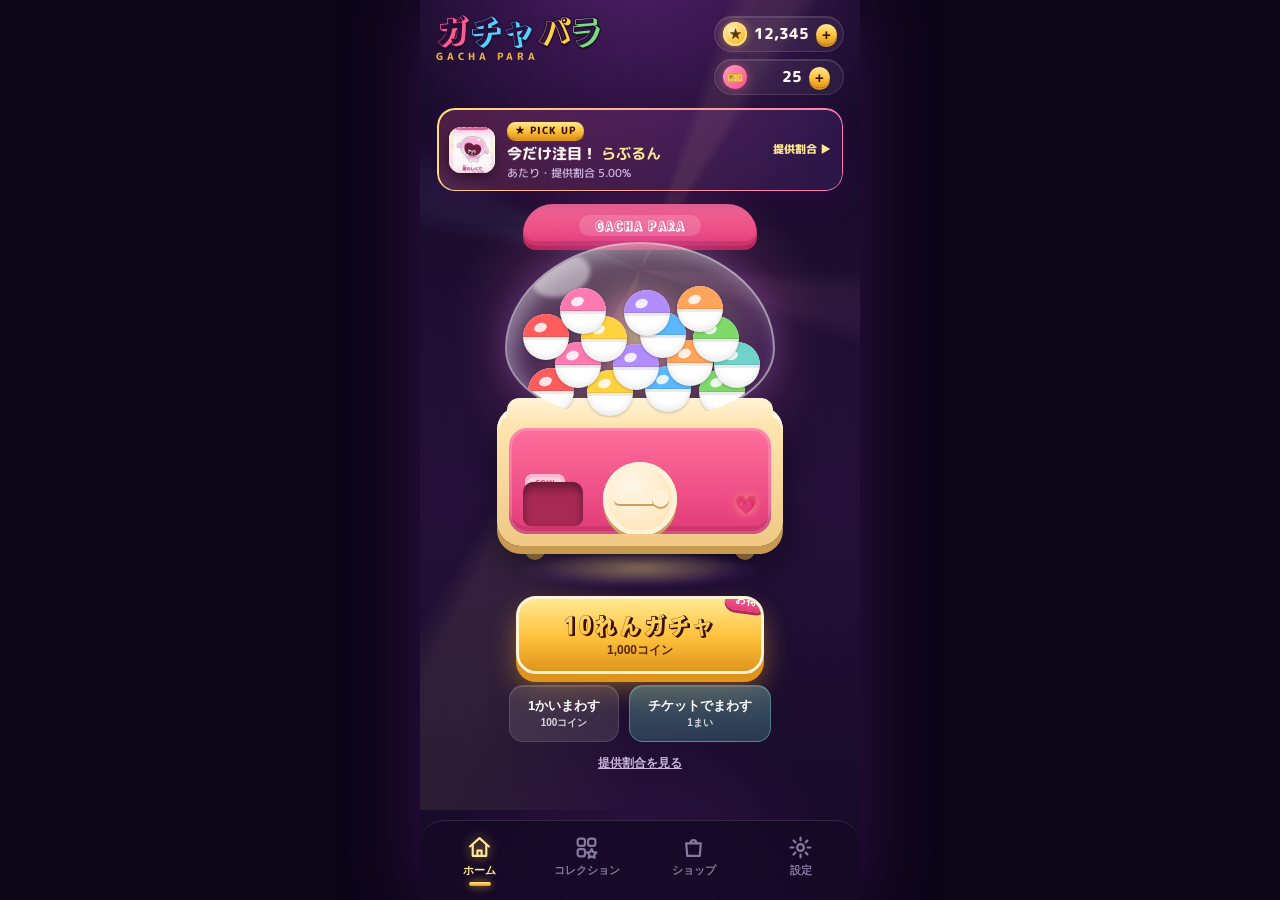
==== standalone.html @ e724ec3c "Initial commit: gacha-para mock" ====
<!DOCTYPE html>
<html lang="ja">
<head>
<meta charset="UTF-8">
<meta name="viewport" content="width=device-width, initial-scale=1.0, maximum-scale=1.0, user-scalable=no">
<title>ガチャパラ</title>
<link rel="preconnect" href="https://fonts.googleapis.com">
<link rel="preconnect" href="https://fonts.gstatic.com" crossorigin>
<link href="https://fonts.googleapis.com/css2?family=Rampart+One&family=M+PLUS+Rounded+1c:wght@500;700;800&display=swap" rel="stylesheet">
<style>
/* =========================================================
   GACHA PARA — premium "jewel box at night" theme
   ========================================================= */
:root{
  --bg0:#150a26; --bg1:#241038; --bg2:#3c1652;
  --ink:#fff5ee; --muted:#cbb6dd; --line:rgba(255,255,255,.12);
  --glass:rgba(255,255,255,.06); --glass2:rgba(255,255,255,.11);
  --gold0:#ffe892; --gold1:#ffc23d; --gold2:#df951c;
  --gold-grad:linear-gradient(180deg,#ffe892,#ffc23d 52%,#df951c);
  --pink:#ff5e93; --pinkD:#ff2f75;
  --rc-n:#5ea0ff; --rc-r:#ffc83a;
  --shadow:0 18px 50px rgba(10,2,24,.6);
  --radius:22px;
}
*{box-sizing:border-box; -webkit-tap-highlight-color:transparent;}
html,body{margin:0; height:100%;}
body{
  background:#0c0518; color:var(--ink);
  font-family:'M PLUS Rounded 1c',system-ui,sans-serif; font-weight:500;
  display:flex; justify-content:center;
}
.display{font-family:'Rampart One',sans-serif; font-weight:400;}

/* ---------- app frame ---------- */
#app{
  position:relative; width:100%; max-width:440px; min-height:100vh; overflow:hidden;
  background:
    radial-gradient(120% 60% at 50% -8%, #54206e 0%, transparent 55%),
    radial-gradient(90% 50% at 50% 108%, #3a1550 0%, transparent 60%),
    linear-gradient(180deg,var(--bg0),var(--bg1) 55%,var(--bg0));
  display:flex; flex-direction:column;
  box-shadow:0 0 70px rgba(120,40,160,.35);
}
/* atmosphere */
.bg-spot{position:absolute; inset:-30% -30% auto -30%; height:120%; z-index:0; pointer-events:none;
  background:conic-gradient(from 0deg, transparent 0 18deg, rgba(255,225,150,.10) 22deg 30deg, transparent 34deg 90deg, rgba(255,170,210,.08) 96deg 104deg, transparent 110deg 180deg, rgba(255,225,150,.10) 200deg 208deg, transparent 212deg 280deg, rgba(150,200,255,.07) 286deg 294deg, transparent 300deg 360deg);
  animation:spotSpin 40s linear infinite; opacity:.8;}
@keyframes spotSpin{to{transform:rotate(360deg)}}
.grain{position:absolute; inset:0; z-index:1; pointer-events:none; opacity:.05; mix-blend-mode:overlay;
  background-image:radial-gradient(rgba(255,255,255,.9) .5px, transparent .6px); background-size:3px 3px;}
.floatfx{position:absolute; inset:0; z-index:1; pointer-events:none; overflow:hidden;}
.floatfx b{position:absolute; bottom:-26px; opacity:0; color:var(--gold0); animation:floatUp linear infinite;
  filter:drop-shadow(0 0 4px rgba(255,210,120,.7));}
@keyframes floatUp{0%{transform:translateY(0) rotate(0);opacity:0}10%{opacity:.9}88%{opacity:.5}100%{transform:translateY(-108vh) rotate(260deg);opacity:0}}

/* ---------- header ---------- */
.appbar{position:relative; z-index:3; padding:16px 16px 4px; display:flex; align-items:flex-start; justify-content:space-between; gap:10px;}
.logo{font-size:33px; line-height:.86; letter-spacing:.5px;}
.logo span{display:inline-block; -webkit-text-stroke:3px #2a0f3e; paint-order:stroke fill; animation:letterWig 2.8s ease-in-out infinite;
  text-shadow:0 3px 0 rgba(0,0,0,.25);}
.logo .c1{color:#ff5d8f} .logo .c2{color:#54d2ff} .logo .c3{color:#ffd23f} .logo .c4{color:#74e07a}
.logo .c2{animation-delay:.15s}.logo .c3{animation-delay:.3s}.logo .c4{animation-delay:.45s}
@keyframes letterWig{0%,100%{transform:translateY(0) rotate(0)}50%{transform:translateY(-3px) rotate(-3deg)}}
.brand .sub{font-weight:800; font-size:10px; letter-spacing:4px; color:var(--gold1); margin-top:5px; opacity:.9;}
.wallet{display:flex; flex-direction:column; gap:7px;}
.gem{display:flex; align-items:center; gap:7px; padding:5px 6px 5px 8px; border-radius:999px;
  background:var(--glass); border:1px solid var(--line); backdrop-filter:blur(8px);
  box-shadow:inset 0 1px 0 rgba(255,255,255,.12);}
.gem .ic{width:24px;height:24px;border-radius:50%; display:grid; place-items:center; flex:none; font-size:13px; color:#5a3a06;}
.gem .ic.coin{background:radial-gradient(circle at 35% 30%, #fff0bf, var(--gold1) 62%, var(--gold2)); box-shadow:inset 0 0 0 2px #ffdf86, 0 0 10px rgba(255,200,70,.5);}
.gem .ic.tic{background:linear-gradient(135deg,#ff9ec2,#ff4f86); color:#fff; box-shadow:0 0 10px rgba(255,90,150,.5);}
.gem .val{min-width:48px; text-align:right; font-weight:800; font-size:15px; color:var(--ink);}
.gem .plus{width:21px;height:21px;border-radius:50%;border:none;cursor:pointer; font-weight:800; font-size:15px; color:#3a1006;
  background:var(--gold-grad); box-shadow:0 2px 0 var(--gold2); display:grid; place-items:center;}
.gem .plus:active{transform:translateY(2px); box-shadow:none;}
.gem.pop .val{animation:numPop .45s ease;}
@keyframes numPop{0%{transform:scale(1)}40%{transform:scale(1.4); color:var(--gold0)}100%{transform:scale(1)}}

/* ---------- pick up banner ---------- */
.pickup{position:relative; z-index:3; margin:8px 16px 0; padding:9px 12px; display:flex; align-items:center; gap:12px; cursor:pointer;
  border-radius:18px; overflow:hidden;
  background:linear-gradient(100deg, rgba(255,94,147,.22), rgba(120,70,200,.18));
  border:1.5px solid transparent;
  background-clip:padding-box;
  box-shadow:inset 0 0 0 1px rgba(255,255,255,.06), 0 10px 24px rgba(60,10,80,.4);}
.pickup::before{content:""; position:absolute; inset:0; border-radius:18px; padding:1.5px;
  background:linear-gradient(120deg,#ffe27a,#ff7ab0,#7aa8ff,#ffe27a); background-size:300% 100%;
  -webkit-mask:linear-gradient(#000 0 0) content-box,linear-gradient(#000 0 0); -webkit-mask-composite:xor; mask-composite:exclude;
  animation:rainbowMove 4s linear infinite; pointer-events:none;}
.pickup-fig{width:46px; height:46px; flex:none; border-radius:12px; overflow:hidden; background:#fff; box-shadow:0 4px 10px rgba(0,0,0,.35);}
.pickup-fig img{width:100%; height:100%; object-fit:cover;}
.pickup-body{flex:1; min-width:0;}
.pickup-tag{display:inline-block; font-weight:800; font-size:10px; letter-spacing:1px; color:#3a1006; padding:1px 8px; border-radius:999px; background:var(--gold-grad); box-shadow:0 2px 0 var(--gold2);}
.pickup-name{font-weight:800; font-size:15px; margin-top:3px;}
.pickup-name b{color:var(--gold0);}
.pickup-rate{font-size:11px; color:var(--muted);}
.pickup-cta{font-weight:800; font-size:11px; color:var(--gold0); white-space:nowrap;}

/* ---------- main / screens ---------- */
main{position:relative; z-index:2; flex:1; overflow-y:auto; padding:6px 16px 104px;}
.screen{display:none; animation:fade .3s ease;}
.screen.active{display:block;}
@keyframes fade{from{opacity:0; transform:translateY(8px)} to{opacity:1; transform:none}}

/* ---------- machine ---------- */
.machine-stage{position:relative; display:flex; flex-direction:column; align-items:center; margin-top:6px;}
.machine-wrap{position:relative; animation:bob 3.4s ease-in-out infinite;}
@keyframes bob{0%,100%{transform:translateY(0)}50%{transform:translateY(-8px)}}
.mglow{position:absolute; inset:-16% -12% 8%; z-index:0; border-radius:50%;
  background:radial-gradient(circle, rgba(255,225,140,.55), rgba(255,120,180,.3) 45%, transparent 70%);
  opacity:.5; filter:blur(14px); animation:auraPulse 3s ease-in-out infinite;}
@keyframes auraPulse{0%,100%{opacity:.4; transform:scale(.96)}50%{opacity:.7; transform:scale(1.04)}}
.mglow.go{animation:mglowBurst .9s ease-in-out;}
@keyframes mglowBurst{0%{opacity:.4;transform:scale(.9)}45%{opacity:1;transform:scale(1.12)}100%{opacity:.4;transform:scale(1.16)}}
.machine{position:relative; z-index:1; width:286px;}
.machine.shake{animation:shakeHard .1s linear 10;}
@keyframes shakeHard{0%{transform:rotate(0) translateX(0)}25%{transform:rotate(-2.4deg) translateX(-2px)}75%{transform:rotate(2.4deg) translateX(2px)}100%{transform:rotate(0)}}
.lid{height:42px; margin:0 26px; border-radius:38px 38px 16px 16px; display:grid; place-items:center;
  background:linear-gradient(180deg,#ff6f9c,#e23b78); box-shadow:inset 0 -5px 0 rgba(0,0,0,.12), 0 4px 0 #b8275c;}
.lid b{font-family:'Rampart One'; font-size:12px; color:#fff; letter-spacing:1px;
  background:rgba(255,255,255,.16); padding:2px 16px; border-radius:999px; -webkit-text-stroke:0;}
.dome{position:relative; height:178px; margin:-4px 8px 0; border-radius:50% 50% 44% 44%/60% 60% 40% 40%;
  overflow:hidden; border:2px solid rgba(255,255,255,.5);
  background:linear-gradient(180deg, rgba(255,255,255,.18), rgba(180,150,255,.1) 60%, rgba(255,255,255,.06));
  box-shadow:inset 8px 6px 20px rgba(255,255,255,.4), inset -6px -10px 22px rgba(60,20,90,.4), 0 0 30px rgba(180,120,255,.25);}
.core{position:absolute; left:50%; top:54%; width:120px; height:120px; transform:translate(-50%,-50%); border-radius:50%; z-index:0;
  background:radial-gradient(circle, rgba(255,235,160,.9), rgba(255,150,200,.5) 40%, transparent 70%);
  filter:blur(6px); opacity:.6; animation:coreBeat 2.4s ease-in-out infinite;}
@keyframes coreBeat{0%,100%{opacity:.45; transform:translate(-50%,-50%) scale(.9)}50%{opacity:.8; transform:translate(-50%,-50%) scale(1.1)}}
.dome::after{content:""; position:absolute; top:12px; left:24px; width:60px; height:40px; background:rgba(255,255,255,.45); border-radius:50%; filter:blur(2px); transform:rotate(-18deg);}
.balls{position:absolute; inset:0; z-index:1;}
.ball{position:absolute; width:46px; height:46px; border-radius:50%; overflow:hidden; background:#fff;
  box-shadow:inset 0 -4px 6px rgba(0,0,0,.08), 0 1px 3px rgba(0,0,0,.2); animation:jiggle 2.6s ease-in-out infinite;}
.ball::before{content:""; position:absolute; inset:0 0 50% 0; background:var(--c);}
.ball::after{content:""; position:absolute; top:9px; left:11px; width:13px; height:9px; background:rgba(255,255,255,.85); border-radius:50%; transform:rotate(-20deg);}
.ball i{position:absolute; left:0; right:0; top:47%; height:4px; background:rgba(0,0,0,.08);}
@keyframes jiggle{0%,100%{transform:translate(0,0) rotate(0)}25%{transform:translate(1.5px,-2px) rotate(4deg)}50%{transform:translate(-1px,1px) rotate(-3deg)}75%{transform:translate(2px,1px) rotate(2deg)}}
.dome.tumbling .ball{animation:tumble .34s ease-in-out infinite;}
@keyframes tumble{0%{transform:translate(0,0) rotate(0)}25%{transform:translate(-6px,-12px) rotate(-48deg)}50%{transform:translate(8px,-5px) rotate(55deg)}75%{transform:translate(-4px,-13px) rotate(-30deg)}100%{transform:translate(6px,-3px) rotate(42deg)}}
.base{position:relative; margin:-14px 0 0; height:140px; border-radius:24px;
  background:linear-gradient(180deg,#ffe9b6,#f0c884); box-shadow:inset 0 6px 0 #fff6e0, 0 8px 0 #c79a52, 0 18px 30px rgba(0,0,0,.4);}
.base .neck{position:absolute; top:-8px; left:10px; right:10px; height:24px; border-radius:16px; background:linear-gradient(180deg,#fff3d6,#ffe6b6);}
.body{position:absolute; top:22px; left:12px; right:12px; bottom:12px; border-radius:18px; overflow:hidden;
  background:linear-gradient(180deg,#ff6f9c,#e23b78); box-shadow:inset 0 -8px 0 rgba(0,0,0,.1), inset 0 0 0 3px rgba(255,255,255,.18);}
.body::before{content:""; position:absolute; inset:0; background:linear-gradient(120deg,transparent 40%,rgba(255,255,255,.25) 50%,transparent 60%); transform:translateX(-100%); animation:bodyShine 5s ease-in-out infinite;}
@keyframes bodyShine{0%{transform:translateX(-100%)}60%,100%{transform:translateX(150%)}}
.knob{position:absolute; top:34px; left:50%; transform:translateX(-50%); width:74px; height:74px; border-radius:50%;
  background:radial-gradient(circle at 38% 32%,#fff7e9,#ffe6bd 70%,#e9c089); box-shadow:0 4px 0 #cba262, inset 0 0 0 5px #fff2d8;}
.knob .crank{position:absolute; top:50%; left:50%; width:52px; height:10px; background:#fff2d8; border-radius:8px; transform:translate(-50%,-50%); box-shadow:0 2px 0 #cba262;}
.knob .crank::after{content:""; position:absolute; right:-3px; top:-4px; width:17px;height:17px;border-radius:50%; background:#fff2d8; box-shadow:0 2px 0 #cba262;}
.machine.spin .knob .crank{animation:turn3 .8s cubic-bezier(.4,0,.2,1);}
@keyframes turn3{to{transform:translate(-50%,-50%) rotate(1080deg)}}
.slot{position:absolute; left:16px; top:46px; width:40px; height:28px; background:#ffd2e0; border-radius:8px; box-shadow:inset 0 0 0 3px #ffb6cf; display:grid; place-items:center; color:#e23b78; font-size:8px; font-weight:800; text-align:center; line-height:1.1;}
.door{position:absolute; left:14px; bottom:8px; width:60px; height:44px; background:#a82a54; border-radius:10px 10px 8px 8px; box-shadow:inset 0 6px 10px rgba(0,0,0,.4);}
.deco{position:absolute; right:14px; bottom:16px; font-size:18px; filter:drop-shadow(0 0 5px rgba(255,210,120,.7));}
.feet{display:flex; justify-content:space-between; margin:0 28px;}
.feet span{width:20px;height:14px;background:#a8814a;border-radius:0 0 10px 10px;}
.chute-cap{position:absolute; left:32px; bottom:6px; width:30px; height:30px; border-radius:50%; overflow:hidden; background:#fff; box-shadow:0 3px 6px rgba(0,0,0,.35); z-index:4;}
.chute-cap::before{content:""; position:absolute; inset:0 0 50% 0; background:var(--c);}
.chute-cap i{position:absolute; left:0; right:0; top:47%; height:3px; background:rgba(0,0,0,.1);}
@keyframes chuteDrop{0%{transform:translateY(-26px) scale(.6); opacity:0}30%{opacity:1}100%{transform:translateY(46px) scale(1); opacity:0}}
.pedestal{position:relative; margin-top:-6px; width:240px; height:34px; border-radius:50%;
  background:radial-gradient(ellipse at 50% 40%, rgba(255,220,140,.55), rgba(120,60,160,.15) 60%, transparent 75%);
  filter:blur(2px);}

/* ---------- CTA ---------- */
.cta{position:relative; z-index:2; display:flex; flex-direction:column; align-items:center; gap:11px; margin-top:8px;}
.btn-pull{position:relative; overflow:hidden; border:none; cursor:pointer; color:#3a1006; -webkit-text-stroke:0;
  width:248px; padding:14px 0 12px; border-radius:20px; text-align:center; border:3px solid #fff3d6;
  background:var(--gold-grad); box-shadow:0 8px 0 var(--gold2), 0 14px 26px rgba(255,180,40,.4);
  animation:btnPulse 1.7s ease-in-out infinite;}
.btn-pull .t{font-family:'Rampart One'; font-size:24px; line-height:1; letter-spacing:.5px;}
.btn-pull .s{display:block; font-weight:800; font-size:12px; margin-top:4px; opacity:.85;}
.btn-pull .tag{position:absolute; top:-9px; right:-6px; transform:rotate(8deg); font-weight:800; font-size:11px; color:#fff;
  background:linear-gradient(180deg,#ff6f9c,#e23b78); padding:3px 10px; border-radius:999px; box-shadow:0 3px 0 #b8275c; -webkit-text-stroke:0;}
.btn-pull::after{content:""; position:absolute; top:-60%; left:-40%; width:36%; height:220%; pointer-events:none;
  background:linear-gradient(100deg,transparent,rgba(255,255,255,.8),transparent); transform:rotate(18deg); animation:shine 2.9s ease-in-out infinite;}
@keyframes shine{0%{left:-45%}55%{left:140%}100%{left:140%}}
@keyframes btnPulse{0%,100%{box-shadow:0 8px 0 var(--gold2),0 14px 26px rgba(255,180,40,.4)}50%{box-shadow:0 8px 0 var(--gold2),0 16px 36px rgba(255,200,60,.75)}}
.btn-pull:active{animation:none; transform:translateY(6px) scale(.97); box-shadow:0 2px 0 var(--gold2);}
.sub-row{display:flex; gap:10px;}
.btn-min{border:none; cursor:pointer; font-weight:800; font-size:13px; color:#fff; padding:11px 18px; border-radius:14px;
  background:var(--glass2); border:1px solid var(--line); backdrop-filter:blur(8px); box-shadow:inset 0 1px 0 rgba(255,255,255,.15);}
.btn-min .s{display:block; font-size:10px; opacity:.8; margin-top:1px;}
.btn-min.ticket{background:linear-gradient(180deg,rgba(127,214,205,.35),rgba(86,194,182,.25)); border-color:rgba(127,214,205,.4);}
.btn-min:active{transform:scale(.94);}
.rates-link{margin-top:1px; background:none; border:none; color:var(--muted); font-weight:800; font-size:12px; text-decoration:underline; cursor:pointer;}

/* ---------- section / panels ---------- */
.sec-title{font-family:'Rampart One'; font-size:24px; margin:8px 2px 14px; color:var(--gold0); -webkit-text-stroke:2px #2a0f3e; paint-order:stroke fill;}
.progress{background:var(--glass); border:1px solid var(--line); border-radius:16px; padding:11px 14px; margin-bottom:14px; font-weight:800; font-size:13px; backdrop-filter:blur(8px);}
.bar{height:12px; background:rgba(0,0,0,.3); border-radius:999px; margin-top:8px; overflow:hidden; box-shadow:inset 0 1px 3px rgba(0,0,0,.4);}
.bar i{display:block; height:100%; border-radius:999px; background:var(--gold-grad); box-shadow:0 0 10px rgba(255,200,70,.6); transition:width .6s;}
.panel{background:var(--glass); border:1px solid var(--line); border-radius:18px; padding:16px; margin-bottom:12px; backdrop-filter:blur(8px);}
.panel h3{margin:0 0 8px; font-weight:800; font-size:15px; color:var(--gold0);}
.panel p{margin:0 0 10px; font-size:13px; line-height:1.75; color:#e9ddf2;}
.panel code{background:rgba(0,0,0,.35); padding:1px 6px; border-radius:6px; font-size:12px; color:var(--gold0);}
.shop-btn{display:flex; align-items:center; justify-content:space-between; width:100%; border:none; cursor:pointer; margin-bottom:10px;
  background:var(--glass2); border:1px solid var(--line); border-radius:14px; padding:13px 16px; font-weight:800; font-size:14px; color:var(--ink);}
.shop-btn b{background:var(--gold-grad); color:#3a1006; padding:5px 12px; border-radius:999px; font-size:13px; box-shadow:0 2px 0 var(--gold2);}
.shop-btn:active{transform:scale(.98);}
.danger{background:rgba(220,80,80,.14); border-color:rgba(255,120,120,.3); color:#ffb4b4;}
.danger b{background:linear-gradient(180deg,#ff8a86,#e3534f); color:#fff; box-shadow:0 2px 0 #b83b38;}
.note{font-size:11px; color:var(--muted); line-height:1.65;}

/* ---------- collection grid ---------- */
.grid{display:grid; grid-template-columns:repeat(3,1fr); gap:11px;}
.cell{position:relative; background:var(--glass); border:1px solid var(--line); border-radius:18px; padding:10px 6px 9px; text-align:center; cursor:pointer; backdrop-filter:blur(6px);
  animation:cellIn .4s cubic-bezier(.2,1.3,.5,1) both;}
@keyframes cellIn{0%{transform:scale(.6) translateY(10px); opacity:0}100%{transform:scale(1) translateY(0); opacity:1}}
.cell:active{transform:scale(.95);}
.cell.r{border-color:rgba(255,200,70,.5); box-shadow:0 0 14px rgba(255,200,70,.25), inset 0 0 0 1px rgba(255,200,70,.2);}
.cell.sp{border-color:transparent;}
.cell.sp::before{content:""; position:absolute; inset:0; border-radius:18px; padding:1.5px; pointer-events:none;
  background:linear-gradient(120deg,#ffe27a,#ff7ab0,#7aa8ff,#9fe88a,#ffe27a); background-size:300% 100%;
  -webkit-mask:linear-gradient(#000 0 0) content-box,linear-gradient(#000 0 0); -webkit-mask-composite:xor; mask-composite:exclude;
  animation:rainbowMove 3.5s linear infinite;}
.cell.locked{background:rgba(255,255,255,.03); border-style:dashed; border-color:rgba(255,255,255,.14);}
.cell .nm{font-weight:800; font-size:12px; margin-top:5px; color:#e9ddf2; white-space:nowrap; overflow:hidden; text-overflow:ellipsis;}
.cell .st{font-size:10px; color:var(--gold1); letter-spacing:1px;}
.cell .cnt{position:absolute; top:6px; right:8px; background:var(--gold-grad); color:#3a1006; font-size:11px; font-weight:800; border-radius:999px; padding:1px 7px; box-shadow:0 2px 0 var(--gold2);}
.cell .rb{position:absolute; top:6px; left:6px; font-size:9px; font-weight:800; padding:1px 7px; border-radius:999px; color:#3a1006; z-index:2;}
.rb.sp{background:linear-gradient(90deg,#ff7ab0,#ffd66b,#7aa8ff); color:#fff;}
.rb.r{background:var(--gold-grad);} .rb.n{background:rgba(255,255,255,.5); color:#3a1006;}
.cell img{border-radius:11px; box-shadow:0 4px 10px rgba(0,0,0,.4);}
.lockfig{margin:0 auto; border-radius:50%; background:rgba(255,255,255,.08); display:grid; place-items:center; color:#7d6a8c; font-weight:800;}

/* ---------- figure helper ---------- */
.fig{position:relative; margin:0 auto; border-radius:50% 50% 46% 46%/58% 58% 42% 42%; background:var(--c);
  box-shadow:inset -6px -8px 0 rgba(0,0,0,.06), inset 6px 6px 0 rgba(255,255,255,.45);}
.fig::after{content:""; position:absolute; top:14%; left:18%; width:26%; height:18%; background:rgba(255,255,255,.7); border-radius:50%;}
.fig .eye{position:absolute; top:46%; width:13%; height:15%; background:#3a2a42; border-radius:50%;}
.fig .eye.l{left:30%} .fig .eye.r{right:30%}
.fig .mo{position:absolute; top:64%; left:50%; width:16%; height:8%; border-bottom:3px solid #3a2a42; border-radius:0 0 60% 60%; transform:translateX(-50%);}

/* ---------- bottom nav ---------- */
.tabbar{position:absolute; z-index:6; left:0; right:0; bottom:0; max-width:440px; margin:0 auto; display:flex; padding:8px 6px calc(8px + env(safe-area-inset-bottom));
  background:rgba(22,10,38,.86); border-top:1px solid var(--line); border-radius:24px 24px 0 0; backdrop-filter:blur(14px);}
.tab{flex:1; background:none; border:none; cursor:pointer; display:flex; flex-direction:column; align-items:center; gap:3px; padding:6px 0; color:#8a78a0; font-weight:800; font-size:11px;}
.tab svg{width:25px;height:25px; fill:none; stroke:currentColor; stroke-width:2.1; stroke-linecap:round; stroke-linejoin:round;}
.tab.on{color:var(--gold0);}
.tab .ind{height:4px;width:0;border-radius:999px;margin-top:1px;}
.tab.on .ind{width:22px; background:var(--gold-grad); box-shadow:0 0 8px rgba(255,200,70,.7);}
.tab.on svg{animation:navBounce .45s cubic-bezier(.2,1.5,.5,1); filter:drop-shadow(0 0 6px rgba(255,200,70,.6));}
@keyframes navBounce{0%{transform:translateY(0)}40%{transform:translateY(-6px) scale(1.18)}100%{transform:translateY(0)}}
.tab:active{transform:scale(.92);}

/* =========================================================
   OVERLAYS
   ========================================================= */
.overlay{position:fixed; inset:0; z-index:50; background:rgba(10,2,20,.7); display:none; align-items:center; justify-content:center; padding:22px; backdrop-filter:blur(3px);}
.overlay.show{display:flex;}
.sheet{position:relative; width:100%; max-width:370px; max-height:86vh; overflow:hidden auto; border-radius:24px; padding:20px;
  background:linear-gradient(180deg,#2a153e,#1c0c30); border:1px solid var(--line); box-shadow:var(--shadow);
  animation:pop .32s cubic-bezier(.2,1.3,.5,1);}
@keyframes pop{from{transform:scale(.85); opacity:0} to{transform:scale(1); opacity:1}}
.sheet h2{margin:0 0 12px; font-family:'Rampart One'; font-size:20px; text-align:center; color:var(--gold0); -webkit-text-stroke:2px #2a0f3e; paint-order:stroke fill;}
.mclose{margin-top:14px; width:100%; border:none; cursor:pointer; background:var(--gold-grad); color:#3a1006; font-weight:800; font-size:15px; padding:13px; border-radius:14px; box-shadow:0 4px 0 var(--gold2);}
.mclose:active{transform:translateY(3px); box-shadow:none;}

/* rates */
.rate-head{display:flex; justify-content:space-between; margin:14px 0 4px; font-family:'Rampart One'; font-size:15px;}
.rate-head.sp{color:#ff8fb6}.rate-head.r{color:var(--gold0)}.rate-head.n{color:#8fb6d8}
.rate-row{display:flex; justify-content:space-between; align-items:center; padding:7px 4px; border-bottom:1px dashed rgba(255,255,255,.12); font-size:13px; font-weight:700; color:#e9ddf2;}

/* ---------- charge (build-up) ---------- */
#charge{position:fixed; inset:0; z-index:48; display:none; pointer-events:none;
  background:radial-gradient(circle at 50% 62%, rgba(0,0,0,.2), rgba(8,2,18,.78) 70%);}
#charge.on{display:block;}
#charge .vig{position:absolute; inset:0; box-shadow:inset 0 0 120px 30px rgba(255,210,120,.0); animation:vig 1s ease-in forwards;}
@keyframes vig{to{box-shadow:inset 0 0 120px 36px var(--cc, rgba(255,210,120,.55))}}
#charge .beam{position:absolute; left:50%; bottom:30%; width:8px; height:8px; transform:translateX(-50%); border-radius:50%;
  background:var(--cc, #ffe27a); box-shadow:0 0 30px 12px var(--cc,#ffe27a); animation:beam 1s cubic-bezier(.4,0,.2,1) forwards;}
@keyframes beam{0%{height:8px;opacity:0}30%{opacity:1}100%{height:60vh; width:14px; opacity:.9}}
#charge .ring{position:absolute; left:50%; top:50%; width:60px; height:60px; transform:translate(-50%,-50%) scale(0); border-radius:50%;
  border:4px solid var(--cc,#ffe27a); animation:chargeRing .9s ease-out infinite;}
@keyframes chargeRing{0%{transform:translate(-50%,-50%) scale(.2);opacity:.9}100%{transform:translate(-50%,-50%) scale(2.6);opacity:0}}

/* ---------- reveal ---------- */
.reveal-root{position:relative; text-align:center;}
.reveal-root[data-r="N"]{--rc:var(--rc-n);}
.reveal-root[data-r="R"]{--rc:var(--rc-r);}
.reveal-root[data-r="SP"]{--rc:#ff8fb6;}
.rflood{position:absolute; inset:-20px; z-index:0; border-radius:24px; opacity:0;
  background:radial-gradient(circle at 50% 42%, var(--rc), transparent 62%); animation:flood .5s ease-out .9s forwards;}
@keyframes flood{to{opacity:.5}}
.reveal-root[data-r="SP"] .rflood{background:conic-gradient(from 0deg,#ff7ab0,#ffd66b,#9fe88a,#79c9ff,#c79bff,#ff7ab0); animation:flood .5s ease-out .9s forwards, spotSpin 6s linear infinite;}
.rays2{position:absolute; left:50%; top:38%; width:380px; height:380px; transform:translate(-50%,-50%); z-index:1; opacity:0;
  background:conic-gradient(var(--rc) 0 6deg,transparent 6deg 24deg,var(--rc) 24deg 30deg,transparent 30deg 48deg,var(--rc) 48deg 54deg,transparent 54deg 72deg,var(--rc) 72deg 78deg,transparent 78deg 96deg,var(--rc) 96deg 102deg,transparent 102deg 120deg,var(--rc) 120deg 126deg,transparent 126deg 144deg,var(--rc) 144deg 150deg,transparent 150deg 168deg,var(--rc) 168deg 174deg,transparent 174deg 192deg,var(--rc) 192deg 198deg,transparent 198deg 216deg,var(--rc) 216deg 222deg,transparent 222deg 240deg,var(--rc) 240deg 246deg,transparent 246deg 264deg,var(--rc) 264deg 270deg,transparent 270deg 288deg,var(--rc) 288deg 294deg,transparent 294deg 312deg,var(--rc) 312deg 318deg,transparent 318deg 336deg,var(--rc) 336deg 342deg,transparent 342deg 360deg);
  -webkit-mask:radial-gradient(circle, transparent 24%, #000 26%); mask:radial-gradient(circle, transparent 24%, #000 26%);}
.revealed .rays2{animation:raysIn .5s ease-out forwards, spotSpin 10s linear infinite;}
@keyframes raysIn{to{opacity:.5}}
.reveal-root[data-r="N"] .rays2,.reveal-root[data-r="N"] .rflood{filter:saturate(.9);}
.rstage{position:relative; z-index:2; height:280px; display:grid; place-items:center;}
.capanim{position:absolute; width:120px; height:120px; animation:dropIn .6s cubic-bezier(.3,1.1,.5,1);}
.ct,.cb{position:absolute; left:0; right:0; height:50%; overflow:hidden;}
.ct{top:0; border-radius:60px 60px 0 0; background:var(--c); box-shadow:inset 0 4px 0 rgba(255,255,255,.4);}
.cb{bottom:0; border-radius:0 0 60px 60px; background:#fdfdfd; box-shadow:inset 0 -4px 0 rgba(0,0,0,.06);}
.ct::after{content:""; position:absolute; top:16px; left:24px; width:26px; height:16px; background:rgba(255,255,255,.7); border-radius:50%; transform:rotate(-20deg);}
.capanim.sp .ct{background:conic-gradient(from 0deg,#ff8bb0,#ffd36b,#9fe88a,#79c9ff,#c79bff,#ff8bb0);}
.capanim .seam{position:absolute; left:0;right:0; top:48%; height:6px; background:rgba(0,0,0,.08); z-index:2;}
@keyframes dropIn{0%{transform:translateY(-200px) scale(.7);opacity:0}25%{opacity:1}62%{transform:translateY(0) scale(1)}73%{transform:translateY(4px) scaleY(.82) scaleX(1.16)}86%{transform:translateY(0) scaleY(1.06) scaleX(.96)}100%{transform:translateY(0) scale(1)}}
.opening .ct{animation:openTop .55s cubic-bezier(.4,0,.3,1) forwards;}
.opening .cb{animation:openBot .55s cubic-bezier(.4,0,.3,1) forwards;}
@keyframes openTop{to{transform:translateY(-100px) rotate(-18deg) scale(.9);opacity:0}}
@keyframes openBot{to{transform:translateY(80px) rotate(12deg) scale(.9);opacity:0}}
.frame{position:absolute; width:172px; height:212px; border-radius:18px; opacity:0; z-index:2;
  background:linear-gradient(180deg, rgba(255,255,255,.16), rgba(255,255,255,.04)); border:2px solid var(--rc);
  box-shadow:0 0 26px var(--rc), inset 0 0 18px rgba(255,255,255,.15);}
.revealed .frame{animation:frameIn .5s ease-out forwards;}
@keyframes frameIn{to{opacity:.95}}
.reveal-root[data-r="N"] .frame{box-shadow:0 0 16px rgba(94,160,255,.5), inset 0 0 14px rgba(255,255,255,.12);}
.figwrap{position:relative; z-index:3; transform:scale(0); opacity:0;}
.revealed .figwrap{opacity:1; transform:none; animation:figpop .62s cubic-bezier(.2,1.6,.4,1);}
@keyframes figpop{0%{transform:scale(0) rotate(-20deg);opacity:0}60%{transform:scale(1.18) rotate(6deg);opacity:1}80%{transform:scale(.94) rotate(-2deg);opacity:1}100%{transform:scale(1) rotate(0);opacity:1}}
.figwrap.shine-on::after{content:""; position:absolute; inset:0; border-radius:12px; overflow:hidden; pointer-events:none;
  background:linear-gradient(115deg,transparent 32%,rgba(255,255,255,.85) 50%,transparent 68%); transform:translateX(-130%); animation:cardShine 1s ease-out .3s;}
@keyframes cardShine{to{transform:translateX(130%)}}
.reveal-root[data-r="SP"] .figwrap{filter:drop-shadow(0 0 18px rgba(255,180,220,.95));}
.stamp{position:absolute; top:6px; right:14px; z-index:5; font-family:'Rampart One'; font-size:30px; color:#fff; opacity:0;
  -webkit-text-stroke:3px var(--rc); paint-order:stroke fill; transform:rotate(-12deg) scale(2);}
.revealed .stamp{animation:stampIn .35s cubic-bezier(.3,1.4,.4,1) .25s forwards;}
@keyframes stampIn{0%{opacity:0;transform:rotate(-12deg) scale(2)}100%{opacity:1;transform:rotate(-12deg) scale(1)}}
.rinfo{position:relative; z-index:4; opacity:0; transition:opacity .3s;}
.newbadge{display:inline-block; background:linear-gradient(90deg,#ff5e93,#ff8e53); color:#fff; font-weight:800; font-size:12px; padding:3px 12px; border-radius:999px; margin-bottom:6px; box-shadow:0 3px 0 #c13f6a; transform:rotate(-4deg);}
.rlabel{font-weight:800; font-size:13px; letter-spacing:1px;}
.rlabel.sp{color:#ff8fb6}.rlabel.r{color:var(--gold0)}.rlabel.n{color:#9fc0e0}
.rstars{color:var(--gold1); font-size:18px; letter-spacing:2px; margin:2px 0; text-shadow:0 0 8px rgba(255,200,70,.5);}
.rname{font-weight:800; font-size:23px; color:#fff; margin:2px 0 4px;}
.rtrait{font-size:12px; color:var(--muted); line-height:1.55; padding:0 8px;}
.jackpot{font-family:'Rampart One'; font-size:36px; line-height:1; margin:0 0 6px;
  background:linear-gradient(90deg,#ff4d8d,#ffb14e,#ffe24a,#5bd0c0,#7aa8ff,#c79bff,#ff4d8d); background-size:300% 100%;
  -webkit-background-clip:text; background-clip:text; color:transparent; -webkit-text-stroke:2.5px #fff; paint-order:stroke fill;
  animation:jackpotIn .6s cubic-bezier(.2,1.7,.4,1), rainbowMove 2.5s linear infinite;}
@keyframes jackpotIn{0%{transform:scale(0) rotate(-12deg);opacity:0}55%{transform:scale(1.25) rotate(5deg)}100%{transform:scale(1) rotate(-2deg);opacity:1}}
@keyframes rainbowMove{to{background-position:300% 0}}
.reveal-sp .sheet{animation:pop .3s, spShake .5s .92s;}
@keyframes spShake{0%,100%{transform:translateX(0)}20%{transform:translate(-6px,3px) rotate(-1deg)}40%{transform:translate(6px,-3px) rotate(1deg)}60%{transform:translate(-4px,2px)}80%{transform:translate(4px,-2px)}}
.ractions{position:relative; z-index:4; display:flex; gap:10px; margin-top:14px;}
.ractions button{flex:1; border:none; cursor:pointer; font-weight:800; font-size:15px; padding:13px; border-radius:14px;}
.ra-again{background:var(--gold-grad); color:#3a1006; box-shadow:0 4px 0 var(--gold2);}
.ra-again:disabled{filter:grayscale(.7); opacity:.55; box-shadow:none;}
.ra-close{background:var(--glass2); color:var(--ink); border:1px solid var(--line);}
.ractions button:active{transform:translateY(3px);}

/* particles */
.flashfx{position:absolute; inset:0; background:#fff; border-radius:24px; z-index:8; opacity:0; pointer-events:none;}
.flashfx.go{animation:flash .5s ease-out;}
@keyframes flash{0%{opacity:.92}100%{opacity:0}}
.shock{position:absolute; left:50%; top:50%; width:46px;height:46px;border-radius:50%; border:6px solid #fff; transform:translate(-50%,-50%) scale(.2); z-index:5; pointer-events:none;}
.shock.go{animation:shockwave .6s ease-out forwards;}
@keyframes shockwave{0%{transform:translate(-50%,-50%) scale(.2);opacity:.95}100%{transform:translate(-50%,-50%) scale(3.4);opacity:0}}
.spark{position:absolute; left:50%; top:50%; z-index:6; pointer-events:none; transform:translate(-50%,-50%) scale(0);}
.spark.go{animation:sparkfly .85s ease-out forwards;}
@keyframes sparkfly{0%{transform:translate(-50%,-50%) scale(0) rotate(0);opacity:1}30%{transform:translate(calc(-50% + var(--tx)*.5),calc(-50% + var(--ty)*.5)) scale(1.25);opacity:1}100%{transform:translate(calc(-50% + var(--tx)),calc(-50% + var(--ty))) scale(.4) rotate(var(--r));opacity:0}}
.confetti{position:absolute; top:-20px; width:10px; height:14px; border-radius:2px; z-index:60; pointer-events:none; animation:fall linear forwards;}
@keyframes fall{to{transform:translate(var(--dx,0),106vh) rotate(560deg); opacity:0}}

/* ten-pull */
.ten-grid{display:grid; grid-template-columns:repeat(5,1fr); gap:8px; margin:12px 0;}
.ten-cell{text-align:center;}
.ten-cell .mini{animation:tenPop .5s cubic-bezier(.2,1.6,.4,1) both;}
@keyframes tenPop{0%{transform:scale(0) rotate(-15deg);opacity:0}60%{transform:scale(1.15) rotate(5deg);opacity:1}100%{transform:scale(1) rotate(0)}}
.ten-cell .mini img{border-radius:8px;}
.ten-cell .glow{border-radius:10px; box-shadow:0 0 0 2px var(--gold1), 0 0 14px var(--gold1);}
.ten-cell .glow.sp{box-shadow:0 0 0 2px #ff7ba6, 0 0 16px #ff7ba6;}
.ten-cell .tn{font-size:9px; font-weight:800; color:#e9ddf2; margin-top:3px; white-space:nowrap; overflow:hidden; text-overflow:ellipsis;}
.ten-sum{font-family:'Rampart One'; font-size:18px; color:var(--gold0); text-align:center; -webkit-text-stroke:1.5px #2a0f3e; paint-order:stroke fill;}

/* toast */
#toast{position:fixed; z-index:80; left:50%; bottom:122px; transform:translateX(-50%) translateY(20px);
  background:#160a26; border:1px solid var(--line); color:#fff; font-weight:800; font-size:13px; padding:11px 20px; border-radius:999px; opacity:0; transition:.3s; pointer-events:none; max-width:90%; text-align:center;}
#toast.show{opacity:.98; transform:translateX(-50%) translateY(0);}

@media (prefers-reduced-motion: reduce){
  .machine-wrap,.ball,.btn-pull,.btn-pull::after,.logo span,.floatfx b,.bg-spot,.core,.mglow,.body::before{animation:none !important;}
}

</style>
</head>
<body>
<div id="app">
  <div class="bg-spot"></div>
  <div class="grain"></div>

  <header class="appbar">
    <div class="brand">
      <div class="logo display"><span class="c1">ガ</span><span class="c2">チャ</span><span class="c3">パ</span><span class="c4">ラ</span></div>
      <div class="sub">GACHA PARA</div>
    </div>
    <div class="wallet">
      <div class="gem coin" id="coinChip"><div class="ic coin">★</div><div class="val" id="coinVal">0</div><button class="plus" onclick="go('shop')">+</button></div>
      <div class="gem tic" id="ticChip"><div class="ic tic">🎫</div><div class="val" id="ticVal">0</div><button class="plus" onclick="go('shop')">+</button></div>
    </div>
  </header>

  <div class="pickup" id="pickup" onclick="showRates()">
    <div class="pickup-fig" id="pickupFig"></div>
    <div class="pickup-body">
      <span class="pickup-tag">★ PICK UP</span>
      <div class="pickup-name" id="pickupName"></div>
      <div class="pickup-rate" id="pickupRate"></div>
    </div>
    <div class="pickup-cta">提供割合 ▶</div>
  </div>

  <main>
    <!-- ===== HOME ===== -->
    <section class="screen active" id="home">
      <div class="machine-stage">
        <div class="machine-wrap">
          <div class="mglow" id="mglow"></div>
          <div class="machine" id="machine">
            <div class="lid"><b>GACHA PARA</b></div>
            <div class="dome"><div class="core"></div><div class="balls" id="balls"></div></div>
            <div class="base">
              <div class="neck"></div>
              <div class="body">
                <div class="slot">COIN<br>IN</div>
                <div class="knob"><div class="crank"></div></div>
                <div class="deco">💗</div>
                <div class="door"></div>
              </div>
            </div>
            <div class="feet"><span></span><span></span></div>
          </div>
        </div>
        <div class="pedestal"></div>
      </div>

      <div class="cta">
        <button class="btn-pull" onclick="doTen()">
          <span class="tag">お得</span>
          <span class="t">10れんガチャ</span>
          <span class="s">1,000コイン</span>
        </button>
        <div class="sub-row">
          <button class="btn-min" onclick="doSingle()">1かいまわす<span class="s">100コイン</span></button>
          <button class="btn-min ticket" onclick="doTicket()">チケットでまわす<span class="s">1まい</span></button>
        </div>
        <button class="rates-link" onclick="showRates()">提供割合を見る</button>
      </div>
    </section>

    <!-- ===== COLLECTION ===== -->
    <section class="screen" id="collection">
      <div class="sec-title">コレクション</div>
      <div class="progress">コンプ率 <span id="compTxt">0 / 0</span>
        <div class="bar"><i id="compBar" style="width:0%"></i></div></div>
      <div class="grid" id="collGrid"></div>
    </section>

    <!-- ===== SHOP ===== -->
    <section class="screen" id="shop">
      <div class="sec-title">ショップ</div>
      <div class="panel">
        <h3>コイン・チケット（テスト用）</h3>
        <p class="note">モックなので、動作確認用に無料で増やせます。実際のアプリでは課金や報酬で増える想定です。</p>
        <button class="shop-btn" onclick="give('coin',1000)">コインを増やす <b>+1,000</b></button>
        <button class="shop-btn" onclick="give('coin',10000)">コインをたくさん <b>+10,000</b></button>
        <button class="shop-btn" onclick="give('tic',10)">チケットを増やす <b>+10</b></button>
      </div>
    </section>

    <!-- ===== SETTINGS ===== -->
    <section class="screen" id="settings">
      <div class="sec-title">設定</div>
      <div class="panel">
        <h3>サウンド</h3>
        <button class="shop-btn" id="soundBtn" onclick="toggleSound()">効果音 <b id="soundState">ON</b></button>
        <p class="note">効果音はアプリ内で合成しています（音声ファイル不要）。端末がマナーモードだと鳴らない場合があります。</p>
      </div>
      <div class="panel">
        <h3>キャラ画像について</h3>
        <p><code>data.js</code> の各キャラの <code>img</code> にパスを指定しています。公式素材に差し替えれば、その絵に変わります。画像は <code>assets/characters/</code> にまとめています。</p>
      </div>
      <div class="panel">
        <h3>確率の設定（今の中身）</h3>
        <p>あたり 5% ／ レア 25% ／ 通常 70%・天井なし。同じレアリティの中では人気キャラほど出にくい傾斜です。確率は <code>data.js</code> で編集できます。<br><button class="rates-link" style="padding:0" onclick="showRates()">提供割合を見る ▶</button></p>
      </div>
      <div class="panel">
        <h3>データ</h3>
        <p class="note">※このモックは再読み込みすると所持データがリセットされます。</p>
        <button class="shop-btn danger" onclick="resetAll()">コレクションをリセット <b>RESET</b></button>
      </div>
    </section>
  </main>

  <nav class="tabbar">
    <button class="tab on" id="tab-home" onclick="go('home')">
      <svg viewBox="0 0 24 24"><path d="M3 11 12 3l9 8"/><path d="M5.5 9.5V20h13V9.5"/><path d="M10 20v-5h4v5"/></svg>ホーム<div class="ind"></div></button>
    <button class="tab" id="tab-collection" onclick="go('collection')">
      <svg viewBox="0 0 24 24"><rect x="3.5" y="3.5" width="7" height="7" rx="2"/><rect x="13.5" y="3.5" width="7" height="7" rx="2"/><rect x="3.5" y="13.5" width="7" height="7" rx="2"/><path d="M17 13.5l1.4 2.8 3.1.4-2.2 2.2.5 3-2.8-1.4-2.8 1.4.5-3-2.2-2.2 3.1-.4z"/></svg>コレクション<div class="ind"></div></button>
    <button class="tab" id="tab-shop" onclick="go('shop')">
      <svg viewBox="0 0 24 24"><path d="M5 8h14l-1 12H6z"/><path d="M9 8a3 3 0 0 1 6 0"/></svg>ショップ<div class="ind"></div></button>
    <button class="tab" id="tab-settings" onclick="go('settings')">
      <svg viewBox="0 0 24 24"><circle cx="12" cy="12" r="3.2"/><path d="M12 2.5v2.6M12 18.9v2.6M21.5 12h-2.6M5.1 12H2.5M18.7 5.3l-1.8 1.8M7.1 16.9l-1.8 1.8M18.7 18.7l-1.8-1.8M7.1 7.1 5.3 5.3"/></svg>設定<div class="ind"></div></button>
  </nav>
</div>

<!-- charge build-up -->
<div id="charge"><div class="vig"></div><div class="beam"></div><div class="ring"></div></div>

<!-- overlays -->
<div class="overlay" id="rates" onclick="if(event.target===this)close_('rates')"><div class="sheet"><h2>提供割合</h2><div id="ratesBody"></div><button class="mclose" onclick="close_('rates')">とじる</button></div></div>
<div class="overlay" id="detail" onclick="if(event.target===this)close_('detail')"><div class="sheet" id="detailBody" style="text-align:center"></div></div>
<div class="overlay" id="reveal"><div class="sheet" id="revealBody"></div></div>

<div id="toast"></div>

<script>
// ===== ガチャ設定（ここを編集すれば中身を変えられます）=====
// rarity: 'SP'=あたり(レインボー) / 'R'=レア / 'N'=通常
// w: 同レアリティ内の重み（小さいほど出にくい＝人気キャラを希少に）
// img: キャラ画像のパス（公式素材に差し替え可）

window.RARITY = {
  SP: { label: 'あたり',   stars: '★★★', cls: 'sp', tier: 5  },
  R:  { label: 'レア',     stars: '★★',  cls: 'r',  tier: 25 },
  N:  { label: 'ノーマル', stars: '★',   cls: 'n',  tier: 70 },
};

window.COST = { single: 100, ten: 1000 };       // 1回 / 10連 のコイン
window.START = { coin: 12345, tic: 25 };          // 初期コイン / チケット
window.FEATURED = 'raburun';                      // PICK UP 表示キャラ

window.CHARS = [
  {
    "id": "raburun",
    "name": "らぶるん",
    "rarity": "SP",
    "color": "#ff7ab0",
    "w": 1,
    "trait": "愛らしくてみんなの人気者！",
    "img": "[data-uri]"
  },
  {
    "id": "yunirun",
    "name": "ゆにるん",
    "rarity": "R",
    "color": "#e7d6ff",
    "w": 1,
    "trait": "噂は知られているが、まだ誰も見たことがない伝説のぷにるん。",
    "img": "[data-uri]"
  },
  {
    "id": "hikarun",
    "name": "ひかるん",
    "rarity": "R",
    "color": "#ffe066",
    "w": 2,
    "trait": "すごく恥ずかしがりやさん。光がみんなを元気にする。",
    "img": "[data-uri]"
  },
  {
    "id": "enjerun",
    "name": "えんじぇるん",
    "rarity": "R",
    "color": "#fff0c2",
    "w": 2,
    "trait": "幸せの弓矢でみんなをポジティブにする。",
    "img": "[data-uri]"
  },
  {
    "id": "debirun",
    "name": "でびるん",
    "rarity": "R",
    "color": "#ff6f9c",
    "w": 3,
    "trait": "すべて「えんじぇるん」と真逆のことをする。",
    "img": "[data-uri]"
  },
  {
    "id": "utarun",
    "name": "うたるん",
    "rarity": "R",
    "color": "#ffd23f",
    "w": 4,
    "trait": "歌うことがとっても好き♪",
    "img": "[data-uri]"
  },
  {
    "id": "sushirun",
    "name": "すしるん",
    "rarity": "R",
    "color": "#ffa45b",
    "w": 4,
    "trait": "ごきげんだとおすしに変身！",
    "img": "[data-uri]"
  },
  {
    "id": "berirun",
    "name": "べりるん",
    "rarity": "R",
    "color": "#ff8fb6",
    "w": 5,
    "trait": "イチゴ柄がちょうオシャレ好き♥",
    "img": "[data-uri]"
  },
  {
    "id": "pururin",
    "name": "ぷりるん",
    "rarity": "R",
    "color": "#ffc23d",
    "w": 5,
    "trait": "わが道を行く、ロック好き♪",
    "img": "[data-uri]"
  },
  {
    "id": "tomorun",
    "name": "ともるん",
    "rarity": "R",
    "color": "#6fd3c9",
    "w": 6,
    "trait": "ともだち大すき！いつもワクワクをさがしている。",
    "img": "[data-uri]"
  },
  {
    "id": "bebirun",
    "name": "べびるん",
    "rarity": "N",
    "color": "#bfe3ff",
    "w": 3,
    "trait": "赤ちゃんで甘えん坊。",
    "img": "[data-uri]"
  },
  {
    "id": "airun",
    "name": "あいるん",
    "rarity": "N",
    "color": "#ff9eb5",
    "w": 3,
    "trait": "ポジティブでくいしんぼう♪",
    "img": "[data-uri]"
  },
  {
    "id": "munyarun",
    "name": "むにゃるん",
    "rarity": "N",
    "color": "#8fdcc8",
    "w": 3,
    "trait": "いつもねむそうなのがかわいい！",
    "img": "[data-uri]"
  },
  {
    "id": "paferun",
    "name": "ぱふぇるん",
    "rarity": "N",
    "color": "#bfe8ff",
    "w": 3,
    "trait": "さみしがりやのかまってちゃん！",
    "img": "[data-uri]"
  },
  {
    "id": "akarun",
    "name": "あかるん",
    "rarity": "N",
    "color": "#ffb3c1",
    "w": 5,
    "trait": "ちょっこりお耳がかわいいね♥",
    "img": "[data-uri]"
  },
  {
    "id": "kiirun",
    "name": "きいるん",
    "rarity": "N",
    "color": "#ffe14d",
    "w": 5,
    "trait": "ぼってりボディが愛らしい♥",
    "img": "[data-uri]"
  },
  {
    "id": "aorun",
    "name": "あおるん",
    "rarity": "N",
    "color": "#5bb8ff",
    "w": 5,
    "trait": "まんまるお目目がキュート♪",
    "img": "[data-uri]"
  },
  {
    "id": "enerun",
    "name": "えねるん",
    "rarity": "N",
    "color": "#ffd86b",
    "w": 5,
    "trait": "とても元気で運動がとくい！",
    "img": "[data-uri]"
  },
  {
    "id": "ururun",
    "name": "うるるん",
    "rarity": "N",
    "color": "#c9d2dd",
    "w": 5,
    "trait": "泣き虫だけど絵がとくい♪",
    "img": "[data-uri]"
  },
  {
    "id": "kuurun",
    "name": "くーるん",
    "rarity": "N",
    "color": "#b18cff",
    "w": 5,
    "trait": "いつもクールでキレイ好き！",
    "img": "[data-uri]"
  },
  {
    "id": "kapurun",
    "name": "かぷるん",
    "rarity": "N",
    "color": "#9fe3d4",
    "w": 5,
    "trait": "おなかペコペコ。たべることが大すき。",
    "img": "[data-uri]"
  },
  {
    "id": "runrun",
    "name": "るんるん",
    "rarity": "N",
    "color": "#f0dcc0",
    "w": 5,
    "trait": "前髪いのち。オタ活ちゅう！",
    "img": "[data-uri]"
  },
  {
    "id": "zourun",
    "name": "ぞうるん",
    "rarity": "N",
    "color": "#8fd0ff",
    "w": 5,
    "trait": "こまり顔だけど、とてもやさしい♪",
    "img": "[data-uri]"
  },
  {
    "id": "nyarurun",
    "name": "にゃるるん",
    "rarity": "N",
    "color": "#f3e2c0",
    "w": 5,
    "trait": "いつもマイペースでほっこり♪",
    "img": "[data-uri]"
  },
  {
    "id": "piyorun",
    "name": "ぴよるん",
    "rarity": "N",
    "color": "#ffe14d",
    "w": 5,
    "trait": "とってもおしゃべり好き♪",
    "img": "[data-uri]"
  },
  {
    "id": "ikarun",
    "name": "いかるん",
    "rarity": "N",
    "color": "#ffae7a",
    "w": 5,
    "trait": "みんなと仲良くなりたい。",
    "img": "[data-uri]"
  },
  {
    "id": "puirun",
    "name": "ぷいるん",
    "rarity": "N",
    "color": "#ff8aa0",
    "w": 5,
    "trait": "怒りっぽいけど根はやさしい！",
    "img": "[data-uri]"
  },
  {
    "id": "usarun",
    "name": "うさるん",
    "rarity": "N",
    "color": "#8fc8ff",
    "w": 5,
    "trait": "にんじん大好き♥負けず嫌い！",
    "img": "[data-uri]"
  },
  {
    "id": "bearun",
    "name": "べあるん",
    "rarity": "N",
    "color": "#c0a3ff",
    "w": 5,
    "trait": "ゆるゆるぼんやりするのが好き♥",
    "img": "[data-uri]"
  },
  {
    "id": "hapirun",
    "name": "はぴるん",
    "rarity": "N",
    "color": "#ffd0e6",
    "w": 5,
    "trait": "こっそりハッピーをとどける！",
    "img": "[data-uri]"
  },
  {
    "id": "bakerun",
    "name": "ばけるん",
    "rarity": "N",
    "color": "#cfeaff",
    "w": 5,
    "trait": "こわがりなのに、おどろかすのが好き！",
    "img": "[data-uri]"
  },
  {
    "id": "togerun",
    "name": "とげるん",
    "rarity": "N",
    "color": "#9be86a",
    "w": 5,
    "trait": "とげとげ頭のいたずらっ子！",
    "img": "[data-uri]"
  },
  {
    "id": "pikarun",
    "name": "ぴかるん",
    "rarity": "N",
    "color": "#ffe066",
    "w": 5,
    "trait": "まじめでものしり！勉強が大好き♡",
    "img": "[data-uri]"
  },
  {
    "id": "pururun",
    "name": "ぷるるん",
    "rarity": "N",
    "color": "#c3a8ff",
    "w": 5,
    "trait": "おだやかで、とても大人しい！",
    "img": "[data-uri]"
  },
  {
    "id": "wafurun",
    "name": "わふるん",
    "rarity": "N",
    "color": "#ffb0d4",
    "w": 5,
    "trait": "むっとした顔だけど、おとぼけ！",
    "img": "[data-uri]"
  },
  {
    "id": "nerurun",
    "name": "ねるるん",
    "rarity": "N",
    "color": "#ffe08a",
    "w": 5,
    "trait": "のんびりすごすのが心地いい♪",
    "img": "[data-uri]"
  },
  {
    "id": "poirun",
    "name": "ぽいるん",
    "rarity": "N",
    "color": "#b8e886",
    "w": 5,
    "trait": "しっかり者に見えて、わすれんぼう！",
    "img": "[data-uri]"
  }
];

</script>
<script>
/* ===== GACHA PARA — logic / sound / animation ===== */
'use strict';
const $ = s => document.querySelector(s);
const fmt = n => n.toLocaleString('ja-JP');

/* ---------- probability ---------- */
function tierWeights(t){ return CHARS.filter(c=>c.rarity===t).reduce((s,c)=>s+c.w,0); }
function charRate(c){ return RARITY[c.rarity].tier * (c.w / tierWeights(c.rarity)); }
function pullOne(){
  const r = Math.random()*100;
  const tier = r<RARITY.SP.tier ? 'SP' : r<RARITY.SP.tier+RARITY.R.tier ? 'R' : 'N';
  const pool = CHARS.filter(c=>c.rarity===tier);
  let sum = pool.reduce((s,c)=>s+c.w,0), x = Math.random()*sum;
  for(const c of pool){ x-=c.w; if(x<=0) return c; }
  return pool[pool.length-1];
}

/* ---------- state ---------- */
let state = { coin:START.coin, tic:START.tic, owned:{} };
let _wa = {coin:null,tic:null};
function setNum(el,target,key){
  const cur = parseInt((el.textContent||'').replace(/[^0-9]/g,''))||0;
  if(cur===target){ el.textContent=fmt(target); return; }
  cancelAnimationFrame(_wa[key]); const steps=20; let i=0;
  const tick=()=>{ i++; const e=1-Math.pow(1-i/steps,2); const v=Math.round(cur+(target-cur)*e);
    el.textContent=fmt(v); if(i<steps) _wa[key]=requestAnimationFrame(tick); else el.textContent=fmt(target); };
  _wa[key]=requestAnimationFrame(tick);
}
function updateWallet(){ setNum($('#coinVal'),state.coin,'coin'); setNum($('#ticVal'),state.tic,'tic'); }
function popChip(t){ const el=$(t==='coin'?'#coinChip':'#ticChip'); if(!el)return; el.classList.remove('pop'); void el.offsetWidth; el.classList.add('pop'); }

/* ---------- figure ---------- */
function figHTML(c,size){
  if(c.img) return `<img src="${c.img}" alt="${c.name}" style="height:${size}px;width:auto;max-width:100%;border-radius:12px;display:block;margin:0 auto;">`;
  const cls = c.rarity==='SP' ? 'fig sp' : 'fig';
  return `<div class="${cls}" style="width:${size}px;height:${size}px;--c:${c.color}"><div class="eye l"></div><div class="eye r"></div><div class="mo"></div></div>`;
}

/* ---------- sound (Web Audio・合成) ---------- */
const SFX = (()=>{
  let ctx=null, master=null, on=true;
  function ac(){ if(!ctx){ try{ ctx=new (window.AudioContext||window.webkitAudioContext)(); master=ctx.createGain(); master.gain.value=.5; master.connect(ctx.destination);}catch(e){return null;} }
    if(ctx.state==='suspended') ctx.resume(); return ctx; }
  function beep(f1,f2,t0,dur,type,vol){ const o=ctx.createOscillator(),g=ctx.createGain();
    o.type=type||'sine'; o.frequency.setValueAtTime(f1,t0); if(f2)o.frequency.exponentialRampToValueAtTime(Math.max(1,f2),t0+dur);
    g.gain.setValueAtTime(.0001,t0); g.gain.exponentialRampToValueAtTime(vol||.3,t0+.012); g.gain.exponentialRampToValueAtTime(.0001,t0+dur);
    o.connect(g); g.connect(master); o.start(t0); o.stop(t0+dur+.03); }
  function noise(t0,dur,vol,lp){ const n=Math.max(1,Math.floor(ctx.sampleRate*dur)),buf=ctx.createBuffer(1,n,ctx.sampleRate),d=buf.getChannelData(0);
    for(let i=0;i<n;i++)d[i]=Math.random()*2-1; const s=ctx.createBufferSource(); s.buffer=buf;
    const f=ctx.createBiquadFilter(); f.type='lowpass'; f.frequency.value=lp||1400; const g=ctx.createGain();
    g.gain.setValueAtTime(vol||.2,t0); g.gain.exponentialRampToValueAtTime(.0001,t0+dur); s.connect(f); f.connect(g); g.connect(master); s.start(t0); s.stop(t0+dur); }
  const N={C5:523.3,E5:659.3,G5:784,A5:880,C6:1046.5,E6:1318.5,G6:1568};
  return {
    on:()=>on, setOn(v){on=v;}, init(){ac();},
    tap(){ if(!on||!ac())return; const t=ctx.currentTime; beep(700,1050,t,.07,'triangle',.22); },
    nav(){ if(!on||!ac())return; const t=ctx.currentTime; beep(520,760,t,.06,'triangle',.18); },
    coin(){ if(!on||!ac())return; const t=ctx.currentTime; beep(880,null,t,.07,'square',.15); beep(1320,null,t+.07,.12,'square',.15); },
    spin(){ if(!on||!ac())return; const t=ctx.currentTime; beep(200,520,t,.5,'sawtooth',.10); for(let i=0;i<8;i++) noise(t+i*.055,.025,.07,2600); },
    drop(){ if(!on||!ac())return; const t=ctx.currentTime; beep(380,150,t,.12,'sine',.26); beep(520,260,t+.12,.1,'sine',.16); },
    charge(r){ if(!on||!ac())return; const t=ctx.currentTime; const top=r==='SP'?1000:r==='R'?760:520;
      beep(160,top,t,.62,'sawtooth',.12); for(let i=0;i<16;i++) noise(t+i*(.05-i*.0016),.02,.04+i*.008,3400);
      if(r!=='N') for(let i=0;i<6;i++) beep(1500+Math.random()*900,null,t+.3+i*.05,.1,'sine',.06); },
    impact(){ if(!on||!ac())return; const t=ctx.currentTime; beep(140,60,t,.18,'sine',.3); noise(t,.12,.25,1800); },
    pop(){ if(!on||!ac())return; const t=ctx.currentTime; beep(900,1350,t,.1,'triangle',.22); },
    chimeN(){ if(!on||!ac())return; const t=ctx.currentTime; beep(N.C5,null,t,.18,'sine',.22); beep(N.E5,null,t+.1,.22,'sine',.2); },
    chimeR(){ if(!on||!ac())return; const t=ctx.currentTime; [N.C5,N.E5,N.G5,N.C6].forEach((f,i)=>beep(f,null,t+i*.08,.26,'triangle',.2)); for(let i=0;i<5;i++) beep(1600+Math.random()*900,null,t+.42+i*.05,.12,'sine',.08); },
    jackpot(){ if(!on||!ac())return; const t=ctx.currentTime; [N.C5,N.E5,N.G5,N.C6,N.E6,N.G6].forEach((f,i)=>beep(f,null,t+i*.09,.3,'square',.17));
      [N.C5,N.E5,N.G5].forEach(f=>beep(f,null,t+.62,.7,'triangle',.14)); for(let i=0;i<16;i++) beep(1300+Math.random()*1500,null,t+.7+i*.055,.16,'sine',.08); },
    sparkle(){ if(!on||!ac())return; const t=ctx.currentTime; for(let i=0;i<3;i++) beep(1700+Math.random()*900,null,t+i*.04,.1,'sine',.08); }
  };
})();
function toggleSound(){ SFX.setOn(!SFX.on()); const s=$('#soundState'); if(s)s.textContent=SFX.on()?'ON':'OFF'; if(SFX.on()){ SFX.init(); SFX.tap(); } }

/* ---------- particles ---------- */
const SP_COL=['#ff7ba6','#ffd66b','#9fe88a','#79c9ff','#c79bff'];
function spawnSparks(node,n){ const ch=['✨','⭐','💫','🌟','💖','💛'];
  for(let i=0;i<n;i++){ const s=document.createElement('div'); s.className='spark';
    const a=Math.random()*Math.PI*2, d=70+Math.random()*120;
    s.style.setProperty('--tx',(Math.cos(a)*d).toFixed(0)+'px'); s.style.setProperty('--ty',(Math.sin(a)*d).toFixed(0)+'px');
    s.style.setProperty('--r',(Math.random()*420-210)+'deg'); s.style.fontSize=(13+Math.random()*10)+'px'; s.textContent=ch[i%ch.length];
    node.appendChild(s); requestAnimationFrame(()=>s.classList.add('go')); setTimeout(()=>s.remove(),900); } }
function shockwave(node,color){ const d=document.createElement('div'); d.className='shock'; if(color)d.style.borderColor=color;
  node.appendChild(d); requestAnimationFrame(()=>d.classList.add('go')); setTimeout(()=>d.remove(),650); }
function flashEl(node){ const f=document.createElement('div'); f.className='flashfx go'; node.appendChild(f); setTimeout(()=>f.remove(),520); }
function confettiBurst(node,n,colors){ const shapes=['sq','sq','sq','★','♥','✦'];
  for(let i=0;i<n;i++){ const d=document.createElement('div'); d.className='confetti'; const sh=shapes[i%shapes.length], col=colors[i%colors.length];
    d.style.left=(Math.random()*100)+'%'; d.style.setProperty('--dx',(Math.random()*120-60)+'px');
    if(sh==='sq'){ d.style.background=col; } else { d.textContent=sh; d.style.background='transparent'; d.style.color=col; d.style.width='auto'; d.style.height='auto'; d.style.fontSize=(13+Math.random()*9)+'px'; }
    d.style.animationDuration=(1.3+Math.random()*1.2)+'s'; d.style.animationDelay=(Math.random()*0.4)+'s';
    node.appendChild(d); setTimeout(()=>d.remove(),2900); } }

/* ---------- navigation / toast ---------- */
function go(id){ SFX.nav();
  document.querySelectorAll('.screen').forEach(s=>s.classList.toggle('active', s.id===id));
  document.querySelectorAll('.tab').forEach(b=>b.classList.toggle('on', b.id==='tab-'+id));
  if(id==='collection') renderCollection(); $('main').scrollTop=0; }
let toastT; function toast(m){ const t=$('#toast'); t.textContent=m; t.classList.add('show'); clearTimeout(toastT); toastT=setTimeout(()=>t.classList.remove('show'),1800); }

/* ---------- gacha ---------- */
let spinning=false;
function addOwned(c){ const first=!state.owned[c.id]; state.owned[c.id]=(state.owned[c.id]||0)+1; return first; }
function machineAnim(color){
  const m=$('#machine'), mg=$('#mglow'), dome=m.querySelector('.dome'), base=m.querySelector('.base');
  m.classList.add('spin','shake'); dome.classList.add('tumbling');
  mg.classList.remove('go'); void mg.offsetWidth; mg.classList.add('go');
  SFX.spin();
  setTimeout(()=>{ const cap=document.createElement('div'); cap.className='chute-cap'; cap.style.setProperty('--c',color||'#ff7ab0'); cap.innerHTML='<i></i>';
    base.appendChild(cap); requestAnimationFrame(()=>cap.style.animation='chuteDrop .55s ease-in forwards'); SFX.drop(); setTimeout(()=>cap.remove(),760); },430);
  setTimeout(()=>{ m.classList.remove('spin','shake'); dome.classList.remove('tumbling'); },720);
}
function doSingle(){ if(spinning)return;
  if(state.coin<COST.single){ SFX.tap(); toast(state.tic>0?'コインが足りないよ。チケットで回せるよ！':'コインが足りないよ💦 ショップで増やそう'); return; }
  SFX.tap(); state.coin-=COST.single; updateWallet(); spinSingle(); }
function doTicket(){ if(spinning)return;
  if(state.tic<1){ SFX.tap(); toast('チケットがないよ💦'); return; }
  SFX.tap(); state.tic-=1; updateWallet(); spinSingle(); }
function doTen(){ if(spinning)return;
  if(state.coin<COST.ten){ SFX.tap(); toast('コインが足りないよ💦 ショップで増やそう'); return; }
  SFX.tap(); state.coin-=COST.ten; updateWallet(); spinning=true;
  const results=[]; for(let i=0;i<10;i++){ const c=pullOne(); const first=addOwned(c); results.push({c,first}); }
  const best=results.reduce((a,b)=>({SP:3,R:2,N:1})[b.c.rarity]>({SP:3,R:2,N:1})[a.c.rarity]?b:a);
  machineAnim('#ffd66b');
  setTimeout(()=>showCharge(best.c.rarity,()=>{ showTen(results,best); spinning=false; }),460);
}
function spinSingle(){ spinning=true; const c=pullOne(); machineAnim(c.color);
  setTimeout(()=>showCharge(c.rarity,()=>{ const first=addOwned(c); showReveal(c,first); spinning=false; }),460); }

/* charge build-up (anticipation) */
function showCharge(rarity,cb){
  const ch=$('#charge');
  const col = rarity==='SP' ? 'rgba(255,170,215,.7)' : rarity==='R' ? 'rgba(255,200,70,.62)' : 'rgba(110,175,255,.48)';
  ch.style.setProperty('--cc', col);
  ch.classList.remove('on'); void ch.offsetWidth; ch.classList.add('on');
  SFX.charge(rarity);
  setTimeout(()=>{ ch.classList.remove('on'); cb(); }, rarity==='N'?560:680);
}

/* ---------- reveal (single) ---------- */
function showReveal(c, first){
  const R=RARITY[c.rarity], sp=c.rarity==='SP';
  const canAfford = state.coin>=COST.single || state.tic>0;
  $('#revealBody').innerHTML = `
    <div class="reveal-root" data-r="${c.rarity}">
      <div class="rflood"></div><div class="rays2"></div>
      <div class="rstage" id="rstage">
        <div class="frame"></div>
        <div class="capanim ${R.cls}" id="capanim" style="--c:${c.color}"><div class="ct"></div><div class="seam"></div><div class="cb"></div></div>
        <div class="figwrap" id="figwrap">${figHTML(c, sp?212:196)}</div>
        ${sp?'':`<div class="stamp">${R.label}</div>`}
      </div>
      <div class="rinfo" id="rinfo">
        ${sp?'<div class="jackpot">あたり!!</div>':''}
        ${first?'<span class="newbadge">NEW!</span><br>':''}
        <span class="rlabel ${R.cls}">${R.label}</span>
        <div class="rstars">${R.stars}</div>
        ${c.img?'':`<div class="rname">${c.name}</div><div class="rtrait">${c.trait}</div>`}
        <div class="ractions">
          <button class="ra-again" ${canAfford?'':'disabled'} onclick="againFrom()">もう1回</button>
          <button class="ra-close" onclick="SFX.tap();close_('reveal')">とじる</button>
        </div>
      </div>
    </div>`;
  $('#reveal').classList.toggle('reveal-sp', sp);
  $('#reveal').classList.add('show');
  const root=$('#revealBody').firstElementChild, stage=$('#rstage'), cap=$('#capanim');
  let opened=false, done=false, timers=[];
  function openFx(){ if(opened)return; opened=true; cap.classList.add('opening'); SFX.pop();
    if(c.rarity!=='N') SFX.impact();
    shockwave(stage, sp?'#ffd66b':(c.rarity==='R'?'#ffd66b':'#bcd8ff'));
    spawnSparks(stage, sp?16:(c.rarity==='R'?10:5)); if(sp) flashEl(stage); }
  function revealNow(){ if(done)return; done=true; timers.forEach(clearTimeout); openFx();
    root.classList.add('revealed'); $('#figwrap').classList.add('shine-on'); $('#rinfo').style.opacity=1;
    if(sp){ confettiBurst($('#reveal'),66,SP_COL); setTimeout(()=>spawnSparks(stage,12),120); SFX.jackpot(); }
    else if(c.rarity==='R'){ confettiBurst($('#reveal'),26,['#ffd66b','#ffab2e','#ff7ba6']); SFX.chimeR(); }
    else { SFX.chimeN(); } }
  timers.push(setTimeout(()=>SFX.drop(),180));
  timers.push(setTimeout(openFx,720));
  timers.push(setTimeout(revealNow,1000));
  stage.onclick=revealNow;   // タップでスキップ
}
function againFrom(){ close_('reveal'); setTimeout(()=>{ if(state.coin>=COST.single) doSingle(); else if(state.tic>0) doTicket(); },180); }

/* ---------- reveal (ten) ---------- */
function showTen(results, best){
  const rcount=results.filter(r=>r.c.rarity!=='N').length;
  const cells=results.map((r,i)=>{ const R=RARITY[r.c.rarity]; const glow=r.c.rarity!=='N'?`glow ${R.cls==='sp'?'sp':''}`:'';
    return `<div class="ten-cell"><div class="mini ${glow}" style="animation-delay:${i*0.09}s">${figHTML(r.c,52)}</div>
      <div class="tn">${r.c.name}${r.first?' <span style="color:#ffd66b">N</span>':''}</div></div>`; }).join('');
  const canAfford = state.coin>=COST.ten;
  $('#revealBody').innerHTML = `
    <div class="reveal-root" data-r="${best.c.rarity}">
      ${best.c.rarity==='SP'?'<div class="rflood"></div>':''}
      <h2>10連 けっか</h2>
      ${best.c.rarity==='SP'?'<div style="text-align:center"><div class="jackpot" style="font-size:26px">あたり!!</div></div>':''}
      <div class="ten-grid">${cells}</div>
      <div class="ten-sum">レア以上 ${rcount} 体！</div>
      <div class="ractions">
        <button class="ra-again" ${canAfford?'':'disabled'} onclick="SFX.tap();close_('reveal');setTimeout(()=>{if(state.coin>=COST.ten)doTen();},180)">もう10連</button>
        <button class="ra-close" onclick="SFX.tap();close_('reveal')">とじる</button>
      </div>
    </div>`;
  $('#reveal').classList.toggle('reveal-sp', best.c.rarity==='SP');
  $('#reveal').classList.add('show');
  results.forEach((r,i)=>setTimeout(()=>{ r.c.rarity==='N'?SFX.tap():SFX.sparkle(); }, 120+i*90));
  setTimeout(()=>{ if(best.c.rarity==='SP'){ confettiBurst($('#reveal'),66,SP_COL); spawnSparks($('#revealBody'),14); SFX.jackpot(); }
    else if(rcount>0){ confettiBurst($('#reveal'),26,['#ffd66b','#ffab2e','#ff7ba6']); SFX.chimeR(); } else { SFX.chimeN(); } }, 120+results.length*90+120);
}

/* ---------- collection ---------- */
function renderCollection(){
  const total=CHARS.length, got=Object.keys(state.owned).length;
  $('#compTxt').textContent=`${got} / ${total}`; $('#compBar').style.width=(got/total*100)+'%';
  const order={SP:0,R:1,N:2}; const sorted=[...CHARS].sort((a,b)=>order[a.rarity]-order[b.rarity]);
  $('#collGrid').innerHTML = sorted.map(c=>{ const cnt=state.owned[c.id];
    if(!cnt) return `<div class="cell locked"><div class="lockfig" style="width:64px;height:64px;font-size:26px">?</div><div class="nm">？？？</div></div>`;
    const R=RARITY[c.rarity];
    return `<div class="cell ${R.cls}" onclick="showDetail('${c.id}')"><span class="rb ${R.cls}">${R.label}</span>${cnt>1?`<span class="cnt">×${cnt}</span>`:''}
      ${c.img ? figHTML(c,118) : `${figHTML(c,64)}<div class="nm">${c.name}</div><div class="st">${R.stars}</div>`}</div>`;
  }).join('');
}
function showDetail(id){ SFX.tap();
  const c=CHARS.find(x=>x.id===id), R=RARITY[c.rarity], cnt=state.owned[c.id];
  $('#detailBody').innerHTML = `${figHTML(c,196)}
    <div style="margin-top:10px"><span class="rlabel ${R.cls}">${R.label}</span></div>
    <div class="rstars">${R.stars}</div>
    ${c.img?'':`<div class="rname">${c.name}</div><div class="rtrait" style="margin-bottom:8px">${c.trait}</div>`}
    <div style="font-weight:800;margin-top:6px">持っている数：${cnt}</div>
    <div class="note" style="margin-top:6px">提供割合：${charRate(c).toFixed(2)}%</div>
    <button class="mclose" onclick="close_('detail')">とじる</button>`;
  $('#detail').classList.add('show');
}

/* ---------- rates ---------- */
function showRates(){ SFX.tap(); let html='';
  ['SP','R','N'].forEach(t=>{ const R=RARITY[t];
    html+=`<div class="rate-head ${R.cls}"><span>${R.stars} ${R.label}</span><span>${R.tier}%</span></div>`;
    CHARS.filter(c=>c.rarity===t).sort((a,b)=>charRate(b)-charRate(a)).forEach(c=>{ html+=`<div class="rate-row"><span>${c.name}</span><span>${charRate(c).toFixed(2)}%</span></div>`; }); });
  html+=`<p class="note" style="margin-top:12px">天井なし（毎回くじ引き）。同じレアリティの中では人気キャラほど出にくい傾斜にしています。</p>`;
  $('#ratesBody').innerHTML=html; $('#rates').classList.add('show');
}

/* ---------- shop / settings ---------- */
function give(type,amt){ SFX.coin(); if(type==='coin') state.coin+=amt; else state.tic+=amt; updateWallet(); popChip(type==='coin'?'coin':'tic'); toast(type==='coin'?`コイン +${fmt(amt)}！`:`チケット +${amt}！`); }
function resetAll(){ state={coin:START.coin, tic:START.tic, owned:{}}; updateWallet(); renderCollection(); toast('リセットしました'); }
function close_(id){ $('#'+id).classList.remove('show'); }

/* ---------- decorative ---------- */
function buildBalls(){ const colors=['#ff5d5d','#ffd23f','#5bb8ff','#7fd86a','#ff7ab0','#b18cff','#ffa45b','#6fd3c9'];
  const pos=[[8,4],[30,2],[52,6],[72,3],[18,30],[40,28],[60,32],[78,30],[6,58],[28,56],[50,60],[70,56],[20,84],[44,82],[64,86]];
  $('#balls').innerHTML=pos.map((p,i)=>`<div class="ball" style="left:${p[0]}%; bottom:${p[1]}px; --c:${colors[i%colors.length]}; animation-delay:${(-i*0.17).toFixed(2)}s"><i></i></div>`).join(''); }
function buildFloat(){ const layer=document.createElement('div'); layer.className='floatfx'; const ch=['✨','⭐','💫','🌟','💛'];
  for(let i=0;i<14;i++){ const b=document.createElement('b'); b.textContent=ch[i%ch.length];
    b.style.left=(Math.random()*100)+'%'; b.style.fontSize=(10+Math.random()*13)+'px';
    b.style.animationDuration=(7+Math.random()*8)+'s'; b.style.animationDelay=(-Math.random()*14)+'s'; layer.appendChild(b); }
  $('#app').appendChild(layer); }
function buildPickup(){ const c=CHARS.find(x=>x.id===FEATURED)||CHARS[0];
  $('#pickupFig').innerHTML=`<img src="${c.img}" alt="${c.name}">`;
  $('#pickupName').innerHTML=`今だけ注目！ <b>${c.name}</b>`;
  $('#pickupRate').textContent=`${RARITY[c.rarity].label}・提供割合 ${charRate(c).toFixed(2)}%`; }

/* ---------- init ---------- */
buildBalls(); buildFloat(); buildPickup(); updateWallet();
document.addEventListener('pointerdown', ()=>SFX.init(), {once:true});

</script>
</body>
</html>
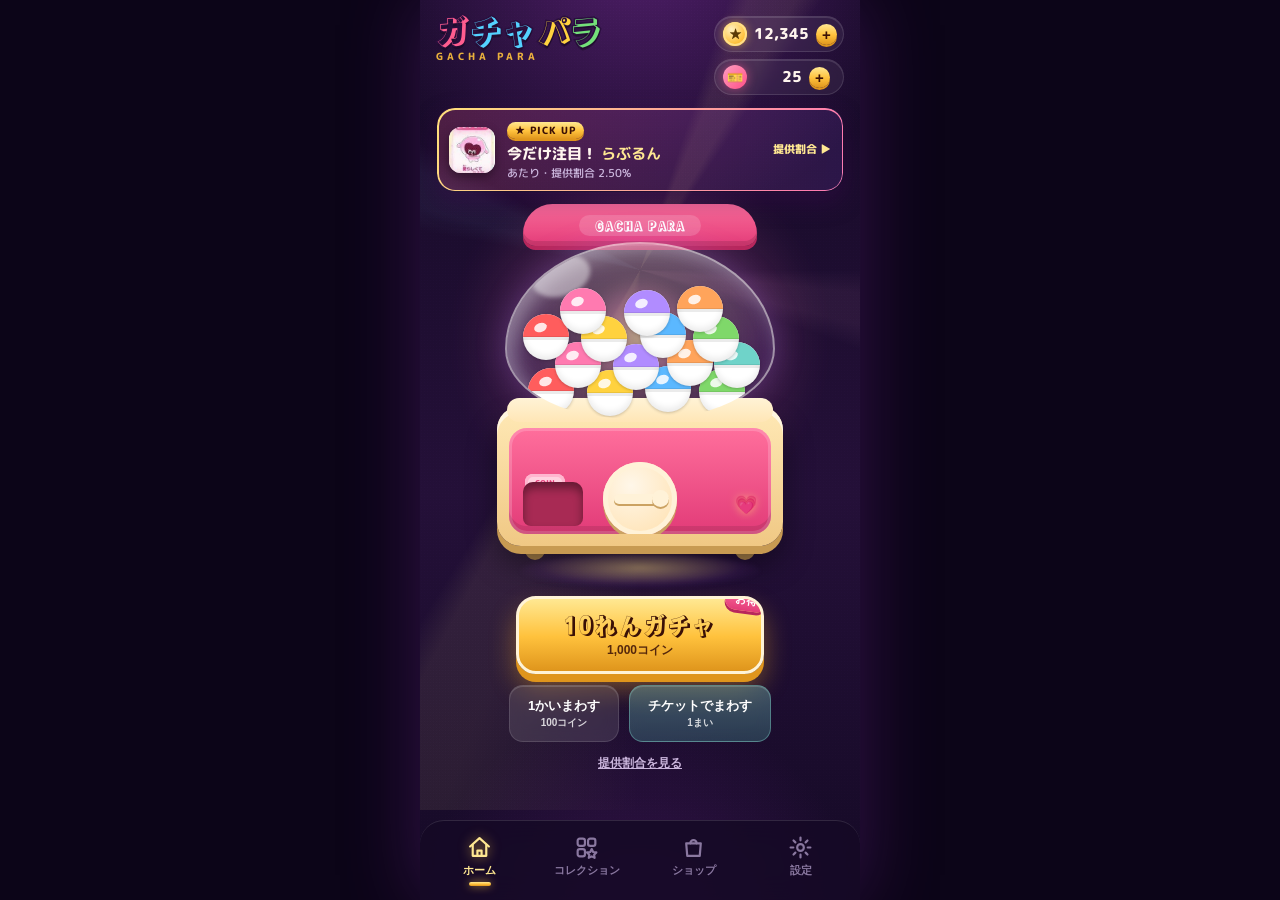
==== commit 1b6e942f: "ガチャに「あやねん」を最上位レア度(SP)で追加 - data.js に id=ayanen をSP(あたり)レアで追加（画像 42.png を使用） - standalone.html を再ビルドし" ====
--- a/standalone.html
+++ b/standalone.html
@@ -526,6 +526,15 @@
 
 window.CHARS = [
   {
+    "id": "ayanen",
+    "name": "あやねん",
+    "rarity": "SP",
+    "color": "#ff5d9e",
+    "w": 1,
+    "trait": "優しくてかわいい、ぷにるんずの人気者♪",
+    "img": "[data-uri]